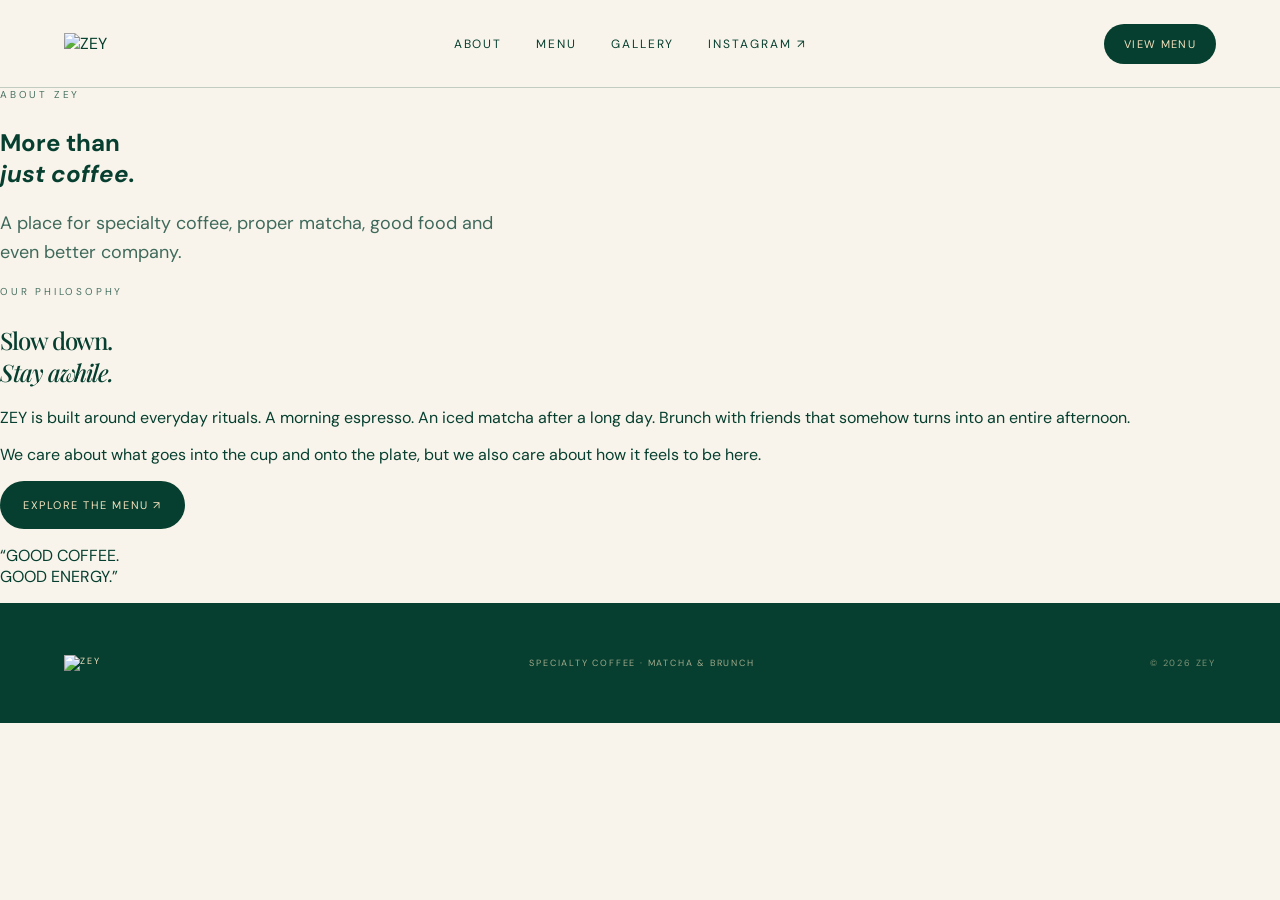
==== about.html @ c8428838 "Add ZEY about page" ====
<!doctype html><html lang="en"><head><meta charset="UTF-8"><meta name="viewport" content="width=device-width,initial-scale=1"><title>About — ZEY</title><link rel="preconnect" href="https://fonts.googleapis.com"><link rel="preconnect" href="https://fonts.gstatic.com" crossorigin><link href="https://fonts.googleapis.com/css2?family=DM+Sans:wght@400;500;600&family=Playfair+Display:ital,wght@0,500;0,600&display=swap" rel="stylesheet"><link rel="stylesheet" href="style.css"></head><body><header class="nav"><a class="brand" href="index.html"><img src="assets/logo.png" alt="ZEY"></a><nav><a class="active" href="about.html">About</a><a href="menu.html">Menu</a><a href="gallery.html">Gallery</a><a href="https://www.instagram.com/coffee.zey/" target="_blank" rel="noreferrer">Instagram ↗</a></nav><a class="nav-cta" href="menu.html">View menu</a></header><main><section class="page-hero"><p class="eyebrow">ABOUT ZEY</p><h1>More than<br><em>just coffee.</em></h1><p class="lead">A place for specialty coffee, proper matcha, good food and even better company.</p></section><section class="about-copy"><div><p class="eyebrow">OUR PHILOSOPHY</p><h2>Slow down.<br><em>Stay awhile.</em></h2></div><div><p>ZEY is built around everyday rituals. A morning espresso. An iced matcha after a long day. Brunch with friends that somehow turns into an entire afternoon.</p><p>We care about what goes into the cup and onto the plate, but we also care about how it feels to be here.</p><a class="button dark" href="menu.html">Explore the menu ↗</a></div></section><section class="quote"><p>“GOOD COFFEE.<br>GOOD ENERGY.”</p></section></main><footer><img src="assets/logo.png" alt="ZEY"><p>SPECIALTY COFFEE · MATCHA & BRUNCH</p><span>© 2026 ZEY</span></footer></body></html>
---- style.css ----
:root{--green:#063f2f;--cream:#f5e2be;--ink:#10382d;--paper:#f8f4eb;--line:rgba(6,63,47,.22)}*{box-sizing:border-box}html{scroll-behavior:smooth}body{margin:0;background:var(--paper);color:var(--green);font-family:'DM Sans',sans-serif}a{color:inherit;text-decoration:none}.nav{height:88px;padding:0 5vw;display:flex;align-items:center;justify-content:space-between;border-bottom:1px solid var(--line);position:sticky;top:0;background:rgba(248,244,235,.92);backdrop-filter:blur(12px);z-index:10}.brand img{width:92px;display:block}.nav nav{display:flex;gap:34px;font-size:12px;letter-spacing:.16em;text-transform:uppercase}.nav nav a{transition:opacity .2s}.nav nav a:hover{opacity:.55}.nav-cta{background:var(--green);color:var(--cream);padding:13px 20px;border-radius:100px;font-size:11px;letter-spacing:.12em;text-transform:uppercase}.hero{min-height:calc(100vh - 88px);padding:6vw 5vw;display:grid;grid-template-columns:1fr .9fr;gap:7vw;align-items:center}.hero-copy{max-width:720px}.eyebrow{font-size:10px;letter-spacing:.28em;text-transform:uppercase;margin:0 0 26px;opacity:.72}.hero h1,h2,h3{font-family:'Playfair Display',serif;font-weight:500;letter-spacing:-.045em}.hero h1{font-size:clamp(64px,8.5vw,132px);line-height:.88;margin:0 0 34px}.hero h1 em,h2 em,h3 em{font-weight:500}.lead{font-size:18px;line-height:1.6;max-width:500px;opacity:.76}.actions{display:flex;align-items:center;gap:28px;margin-top:38px}.button{display:inline-flex;gap:25px;align-items:center;padding:17px 23px;border-radius:100px;font-size:11px;letter-spacing:.14em;text-transform:uppercase}.button.dark{background:var(--green);color:var(--cream)}.button.cream{background:var(--cream);color:var(--green);margin-top:42px}.text-link{font-size:11px;letter-spacing:.14em;text-transform:uppercase;border-bottom:1px solid currentColor;padding-bottom:5px}.hero-image{height:650px;overflow:hidden;border-radius:180px 180px 0 0}.hero-image img{width:100%;height:100%;object-fit:cover;display:block}.marquee{background:var(--green);color:var(--cream);overflow:hidden;white-space:nowrap;padding:18px 0;font-size:11px;letter-spacing:.25em}.marquee div{animation:scroll 24s linear infinite;width:max-content}@keyframes scroll{to{transform:translateX(-30%)}}.intro{padding:12vw 10vw;display:grid;grid-template-columns:1fr 1fr;gap:10vw;align-items:end}.intro h2,.menu h2,.gallery h2,.social h2{font-size:clamp(48px,6vw,90px);line-height:.95;margin:0}.intro-text{max-width:470px;font-size:18px;line-height:1.7;opacity:.78}.intro-text .text-link{display:inline-block;margin-top:25px}.feature-grid{display:grid;grid-template-columns:1fr 1fr}.feature{min-height:570px;padding:5vw;display:flex;flex-direction:column;justify-content:space-between}.feature-dark{background:var(--green);color:var(--cream)}.feature h3{font-size:clamp(45px,5vw,78px);line-height:.94;margin:0}.feature p:last-child{max-width:340px;line-height:1.65;opacity:.75}.feature-image{padding:0}.feature-image img,.feature-matcha img{width:100%;height:100%;object-fit:cover}.feature-matcha{padding:0;position:relative;overflow:hidden;background:#d8e1c7;color:var(--green)}.feature-matcha img{position:absolute;inset:0}.feature-matcha div{position:relative;z-index:1;padding:5vw;min-height:570px;display:flex;flex-direction:column;justify-content:flex-end;background:linear-gradient(transparent 35%,rgba(6,63,47,.4))}.feature-cream{background:var(--cream)}.menu{background:var(--green);color:var(--cream);padding:10vw 10vw 11vw}.menu-head{display:flex;justify-content:space-between;gap:10vw;align-items:end;margin-bottom:7vw}.menu-head>p{max-width:350px;line-height:1.7;opacity:.7}.menu-columns{display:grid;grid-template-columns:repeat(3,1fr);gap:7vw}.menu-columns h4{font-size:11px;letter-spacing:.25em;border-bottom:1px solid rgba(245,226,190,.3);padding-bottom:18px}.menu-item{display:flex;justify-content:space-between;gap:20px;padding:17px 0;border-bottom:1px solid rgba(245,226,190,.12);font-size:14px}.menu-item b{font-weight:400}.small{font-size:11px;opacity:.55;margin-top:20px}.gallery{padding:11vw 5vw}.gallery-title{text-align:center;margin-bottom:7vw}.gallery-grid{display:grid;grid-template-columns:1fr 1.25fr 1fr;gap:18px;align-items:start}.gallery-grid img{width:100%;height:430px;object-fit:cover}.gallery-grid .tall{height:590px}.social{background:var(--cream);padding:9vw 10vw;display:flex;align-items:center;justify-content:space-between;gap:40px}.circle-button{width:150px;height:150px;border-radius:50%;background:var(--green);color:var(--cream);display:grid;place-content:center;text-align:center;font-size:11px;letter-spacing:.1em;text-transform:uppercase;line-height:1.6}footer{background:var(--green);color:var(--cream);padding:45px 5vw;display:flex;align-items:center;justify-content:space-between;font-size:9px;letter-spacing:.2em}footer img{width:70px}footer p{opacity:.65}footer span{opacity:.5}@media(max-width:800px){.nav{height:72px;padding:0 22px}.nav nav{display:none}.nav-cta{padding:11px 15px}.hero{grid-template-columns:1fr;padding:55px 22px 30px;gap:45px}.hero h1{font-size:clamp(58px,17vw,100px)}.hero-image{height:500px;border-radius:120px 120px 0 0}.intro{grid-template-columns:1fr;padding:90px 22px;gap:45px}.feature-grid{grid-template-columns:1fr}.feature{min-height:480px;padding:45px 22px}.feature-matcha div{min-height:480px;padding:45px 22px}.menu{padding:80px 22px}.menu-head{display:block;margin-bottom:55px}.menu-head>p{margin-top:35px}.menu-columns{grid-template-columns:1fr;gap:35px}.gallery{padding:85px 22px}.gallery-grid{grid-template-columns:1fr 1fr;gap:10px}.gallery-grid img{height:270px}.gallery-grid .tall{height:390px;grid-row:span 2}.social{padding:75px 22px}.circle-button{width:125px;height:125px}footer{padding:30px 22px;gap:20px;flex-wrap:wrap}footer p{order:3;width:100%}}
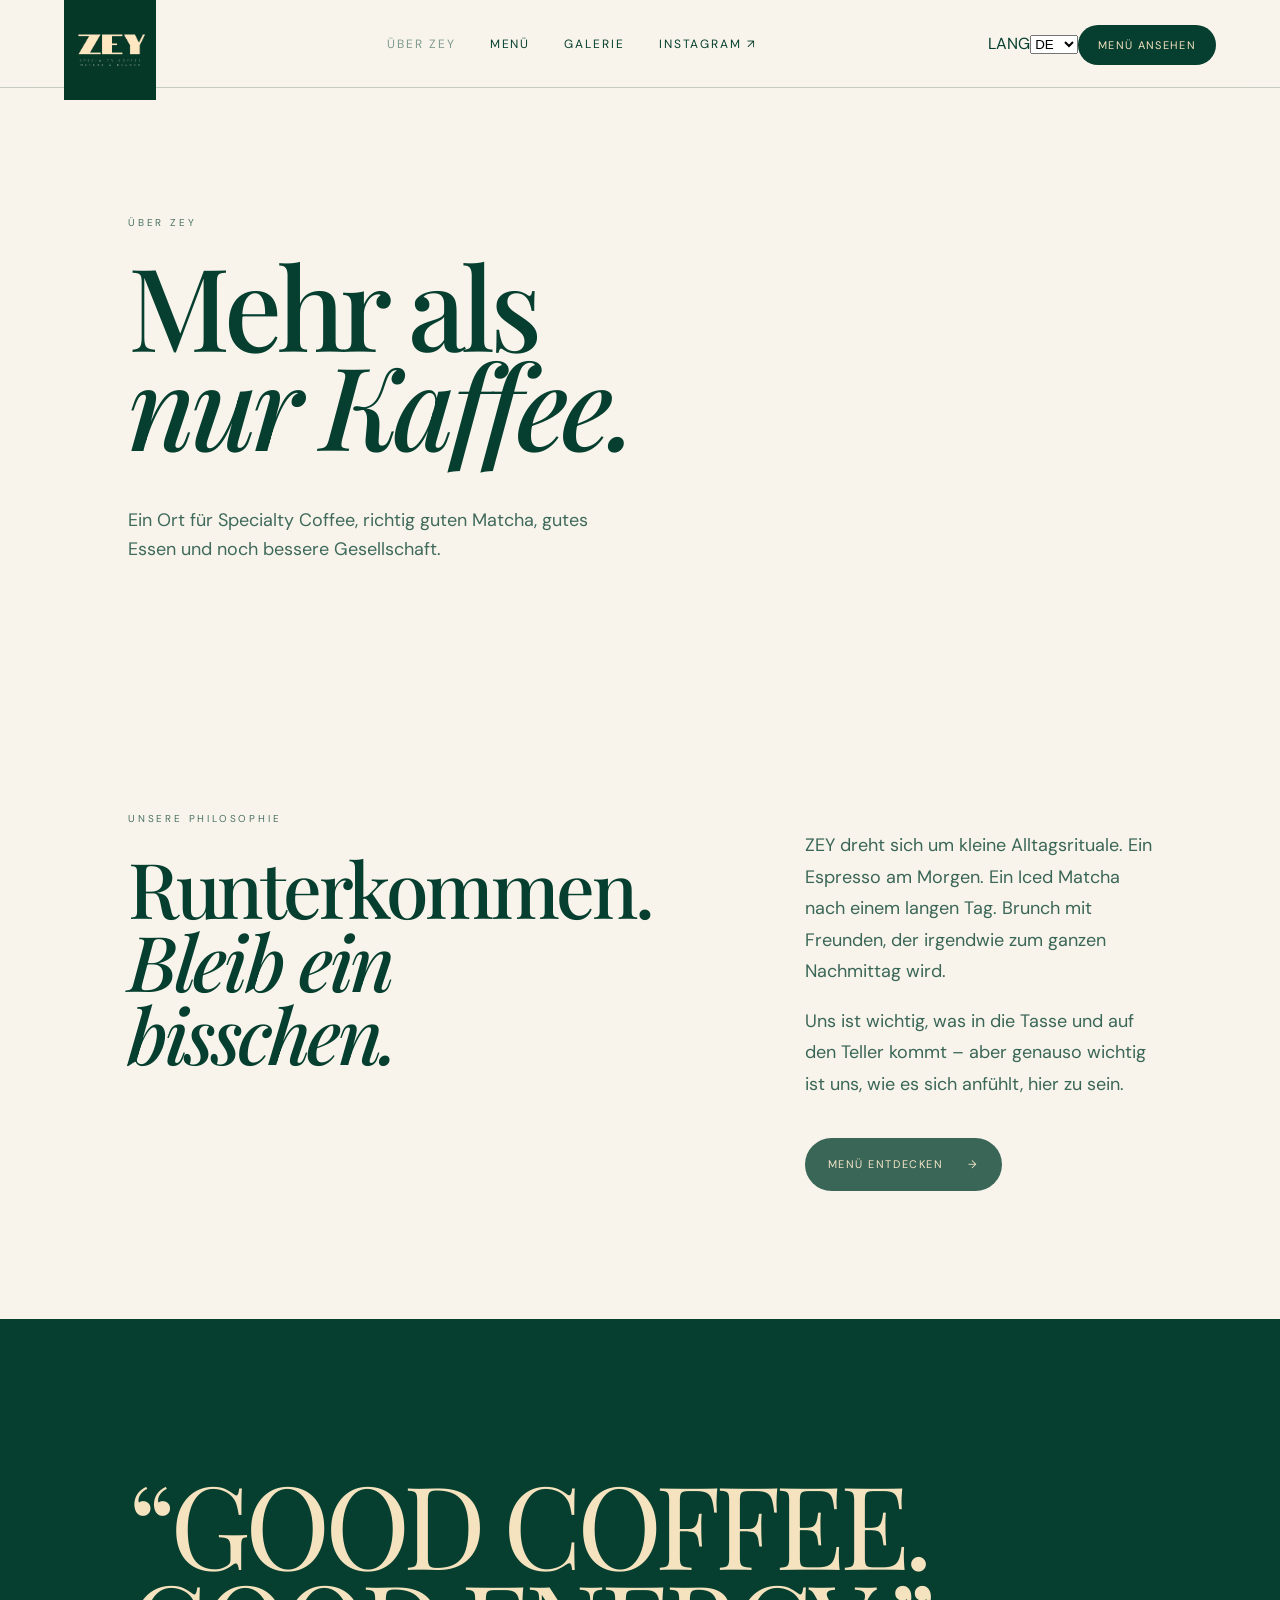
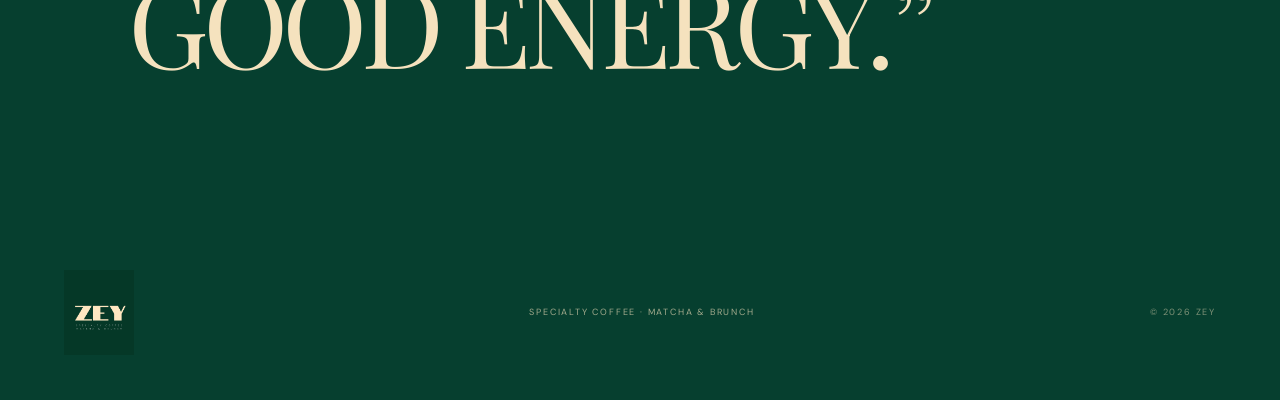
==== commit 4607358a: "Make ZEY about page German and multilingual" ====
--- a/about.html
+++ b/about.html
@@ -1 +1 @@
-<!doctype html><html lang="en"><head><meta charset="UTF-8"><meta name="viewport" content="width=device-width,initial-scale=1"><title>About — ZEY</title><link rel="preconnect" href="https://fonts.googleapis.com"><link rel="preconnect" href="https://fonts.gstatic.com" crossorigin><link href="https://fonts.googleapis.com/css2?family=DM+Sans:wght@400;500;600&family=Playfair+Display:ital,wght@0,500;0,600&display=swap" rel="stylesheet"><link rel="stylesheet" href="style.css"></head><body><header class="nav"><a class="brand" href="index.html"><img src="assets/logo.png" alt="ZEY"></a><nav><a class="active" href="about.html">About</a><a href="menu.html">Menu</a><a href="gallery.html">Gallery</a><a href="https://www.instagram.com/coffee.zey/" target="_blank" rel="noreferrer">Instagram ↗</a></nav><a class="nav-cta" href="menu.html">View menu</a></header><main><section class="page-hero"><p class="eyebrow">ABOUT ZEY</p><h1>More than<br><em>just coffee.</em></h1><p class="lead">A place for specialty coffee, proper matcha, good food and even better company.</p></section><section class="about-copy"><div><p class="eyebrow">OUR PHILOSOPHY</p><h2>Slow down.<br><em>Stay awhile.</em></h2></div><div><p>ZEY is built around everyday rituals. A morning espresso. An iced matcha after a long day. Brunch with friends that somehow turns into an entire afternoon.</p><p>We care about what goes into the cup and onto the plate, but we also care about how it feels to be here.</p><a class="button dark" href="menu.html">Explore the menu ↗</a></div></section><section class="quote"><p>“GOOD COFFEE.<br>GOOD ENERGY.”</p></section></main><footer><img src="assets/logo.png" alt="ZEY"><p>SPECIALTY COFFEE · MATCHA & BRUNCH</p><span>© 2026 ZEY</span></footer></body></html>+<!doctype html><html lang="de"><head><meta charset="UTF-8"><meta name="viewport" content="width=device-width,initial-scale=1"><title>Über ZEY — Specialty Coffee, Matcha & Brunch</title><link rel="preconnect" href="https://fonts.googleapis.com"><link rel="preconnect" href="https://fonts.gstatic.com" crossorigin><link href="https://fonts.googleapis.com/css2?family=DM+Sans:wght@400;500;600&family=Playfair+Display:ital,wght@0,500;0,600&display=swap" rel="stylesheet"><link rel="stylesheet" href="style.css"></head><body><header class="nav"><a class="brand" href="index.html"><img src="assets/logo.png" alt="ZEY"></a><nav><a class="active" href="about.html" data-i18n="about">Über ZEY</a><a href="menu.html" data-i18n="menu">Menü</a><a href="gallery.html" data-i18n="gallery">Galerie</a><a href="https://www.instagram.com/coffee.zey/" target="_blank" rel="noreferrer" data-i18n="instagram">Instagram ↗</a></nav><div class="nav-actions"><label class="language"><span>LANG</span><select id="language"><option value="de">DE</option><option value="en">EN</option><option value="tr">TR</option><option value="zh">中文</option><option value="fr">FR</option><option value="es">ES</option></select></label><a class="nav-cta" href="menu.html" data-i18n="view">Menü ansehen</a></div></header><main><section class="page-hero"><p class="eyebrow" data-i18n="aboutEy">ÜBER ZEY</p><h1 data-i18n="aboutTitle">Mehr als<br><em>nur Kaffee.</em></h1><p class="lead" data-i18n="aboutLead">Ein Ort für Specialty Coffee, richtig guten Matcha, gutes Essen und noch bessere Gesellschaft.</p></section><section class="about-copy"><div><p class="eyebrow" data-i18n="philo">UNSERE PHILOSOPHIE</p><h2 data-i18n="slow">Runterkommen.<br><em>Bleib ein bisschen.</em></h2></div><div><p data-i18n="about1">ZEY dreht sich um kleine Alltagsrituale. Ein Espresso am Morgen. Ein Iced Matcha nach einem langen Tag. Brunch mit Freunden, der irgendwie zum ganzen Nachmittag wird.</p><p data-i18n="about2">Uns ist wichtig, was in die Tasse und auf den Teller kommt – aber genauso wichtig ist uns, wie es sich anfühlt, hier zu sein.</p><a class="button dark" href="menu.html"><span data-i18n="explore">Menü entdecken</span><span class="arrow">→</span></a></div></section><section class="quote"><p>“GOOD COFFEE.<br>GOOD ENERGY.”</p></section></main><footer><img src="assets/logo.png" alt="ZEY"><p data-i18n="footer">SPECIALTY COFFEE · MATCHA & BRUNCH</p><span>© 2026 ZEY</span></footer><script src="lang.js"></script></body></html>
--- a/style.css
+++ b/style.css
@@ -1 +1 @@
-:root{--green:#063f2f;--cream:#f5e2be;--ink:#10382d;--paper:#f8f4eb;--line:rgba(6,63,47,.22)}*{box-sizing:border-box}html{scroll-behavior:smooth}body{margin:0;background:var(--paper);color:var(--green);font-family:'DM Sans',sans-serif}a{color:inherit;text-decoration:none}.nav{height:88px;padding:0 5vw;display:flex;align-items:center;justify-content:space-between;border-bottom:1px solid var(--line);position:sticky;top:0;background:rgba(248,244,235,.92);backdrop-filter:blur(12px);z-index:10}.brand img{width:92px;display:block}.nav nav{display:flex;gap:34px;font-size:12px;letter-spacing:.16em;text-transform:uppercase}.nav nav a{transition:opacity .2s}.nav nav a:hover{opacity:.55}.nav-cta{background:var(--green);color:var(--cream);padding:13px 20px;border-radius:100px;font-size:11px;letter-spacing:.12em;text-transform:uppercase}.hero{min-height:calc(100vh - 88px);padding:6vw 5vw;display:grid;grid-template-columns:1fr .9fr;gap:7vw;align-items:center}.hero-copy{max-width:720px}.eyebrow{font-size:10px;letter-spacing:.28em;text-transform:uppercase;margin:0 0 26px;opacity:.72}.hero h1,h2,h3{font-family:'Playfair Display',serif;font-weight:500;letter-spacing:-.045em}.hero h1{font-size:clamp(64px,8.5vw,132px);line-height:.88;margin:0 0 34px}.hero h1 em,h2 em,h3 em{font-weight:500}.lead{font-size:18px;line-height:1.6;max-width:500px;opacity:.76}.actions{display:flex;align-items:center;gap:28px;margin-top:38px}.button{display:inline-flex;gap:25px;align-items:center;padding:17px 23px;border-radius:100px;font-size:11px;letter-spacing:.14em;text-transform:uppercase}.button.dark{background:var(--green);color:var(--cream)}.button.cream{background:var(--cream);color:var(--green);margin-top:42px}.text-link{font-size:11px;letter-spacing:.14em;text-transform:uppercase;border-bottom:1px solid currentColor;padding-bottom:5px}.hero-image{height:650px;overflow:hidden;border-radius:180px 180px 0 0}.hero-image img{width:100%;height:100%;object-fit:cover;display:block}.marquee{background:var(--green);color:var(--cream);overflow:hidden;white-space:nowrap;padding:18px 0;font-size:11px;letter-spacing:.25em}.marquee div{animation:scroll 24s linear infinite;width:max-content}@keyframes scroll{to{transform:translateX(-30%)}}.intro{padding:12vw 10vw;display:grid;grid-template-columns:1fr 1fr;gap:10vw;align-items:end}.intro h2,.menu h2,.gallery h2,.social h2{font-size:clamp(48px,6vw,90px);line-height:.95;margin:0}.intro-text{max-width:470px;font-size:18px;line-height:1.7;opacity:.78}.intro-text .text-link{display:inline-block;margin-top:25px}.feature-grid{display:grid;grid-template-columns:1fr 1fr}.feature{min-height:570px;padding:5vw;display:flex;flex-direction:column;justify-content:space-between}.feature-dark{background:var(--green);color:var(--cream)}.feature h3{font-size:clamp(45px,5vw,78px);line-height:.94;margin:0}.feature p:last-child{max-width:340px;line-height:1.65;opacity:.75}.feature-image{padding:0}.feature-image img,.feature-matcha img{width:100%;height:100%;object-fit:cover}.feature-matcha{padding:0;position:relative;overflow:hidden;background:#d8e1c7;color:var(--green)}.feature-matcha img{position:absolute;inset:0}.feature-matcha div{position:relative;z-index:1;padding:5vw;min-height:570px;display:flex;flex-direction:column;justify-content:flex-end;background:linear-gradient(transparent 35%,rgba(6,63,47,.4))}.feature-cream{background:var(--cream)}.menu{background:var(--green);color:var(--cream);padding:10vw 10vw 11vw}.menu-head{display:flex;justify-content:space-between;gap:10vw;align-items:end;margin-bottom:7vw}.menu-head>p{max-width:350px;line-height:1.7;opacity:.7}.menu-columns{display:grid;grid-template-columns:repeat(3,1fr);gap:7vw}.menu-columns h4{font-size:11px;letter-spacing:.25em;border-bottom:1px solid rgba(245,226,190,.3);padding-bottom:18px}.menu-item{display:flex;justify-content:space-between;gap:20px;padding:17px 0;border-bottom:1px solid rgba(245,226,190,.12);font-size:14px}.menu-item b{font-weight:400}.small{font-size:11px;opacity:.55;margin-top:20px}.gallery{padding:11vw 5vw}.gallery-title{text-align:center;margin-bottom:7vw}.gallery-grid{display:grid;grid-template-columns:1fr 1.25fr 1fr;gap:18px;align-items:start}.gallery-grid img{width:100%;height:430px;object-fit:cover}.gallery-grid .tall{height:590px}.social{background:var(--cream);padding:9vw 10vw;display:flex;align-items:center;justify-content:space-between;gap:40px}.circle-button{width:150px;height:150px;border-radius:50%;background:var(--green);color:var(--cream);display:grid;place-content:center;text-align:center;font-size:11px;letter-spacing:.1em;text-transform:uppercase;line-height:1.6}footer{background:var(--green);color:var(--cream);padding:45px 5vw;display:flex;align-items:center;justify-content:space-between;font-size:9px;letter-spacing:.2em}footer img{width:70px}footer p{opacity:.65}footer span{opacity:.5}@media(max-width:800px){.nav{height:72px;padding:0 22px}.nav nav{display:none}.nav-cta{padding:11px 15px}.hero{grid-template-columns:1fr;padding:55px 22px 30px;gap:45px}.hero h1{font-size:clamp(58px,17vw,100px)}.hero-image{height:500px;border-radius:120px 120px 0 0}.intro{grid-template-columns:1fr;padding:90px 22px;gap:45px}.feature-grid{grid-template-columns:1fr}.feature{min-height:480px;padding:45px 22px}.feature-matcha div{min-height:480px;padding:45px 22px}.menu{padding:80px 22px}.menu-head{display:block;margin-bottom:55px}.menu-head>p{margin-top:35px}.menu-columns{grid-template-columns:1fr;gap:35px}.gallery{padding:85px 22px}.gallery-grid{grid-template-columns:1fr 1fr;gap:10px}.gallery-grid img{height:270px}.gallery-grid .tall{height:390px;grid-row:span 2}.social{padding:75px 22px}.circle-button{width:125px;height:125px}footer{padding:30px 22px;gap:20px;flex-wrap:wrap}footer p{order:3;width:100%}}+:root{--green:#063f2f;--cream:#f5e2be;--ink:#10382d;--paper:#f8f4eb;--line:rgba(6,63,47,.22)}*{box-sizing:border-box}html{scroll-behavior:smooth}body{margin:0;background:var(--paper);color:var(--green);font-family:'DM Sans',sans-serif}a{color:inherit;text-decoration:none}.nav{height:88px;padding:0 5vw;display:flex;align-items:center;justify-content:space-between;border-bottom:1px solid var(--line);position:sticky;top:0;background:rgba(248,244,235,.94);backdrop-filter:blur(12px);z-index:10}.brand img{width:92px;display:block}.nav nav{display:flex;gap:34px;font-size:12px;letter-spacing:.16em;text-transform:uppercase}.nav nav a{transition:opacity .2s}.nav nav a:hover,.nav nav a.active{opacity:.5}.nav-cta{background:var(--green);color:var(--cream);padding:13px 20px;border-radius:100px;font-size:11px;letter-spacing:.12em;text-transform:uppercase}.hero{min-height:calc(100vh - 88px);padding:6vw 5vw;display:grid;grid-template-columns:1fr .9fr;gap:7vw;align-items:center}.hero-copy{max-width:720px}.eyebrow{font-size:10px;letter-spacing:.28em;text-transform:uppercase;margin:0 0 26px;opacity:.72}.hero h1,h1,h2,h3{font-family:'Playfair Display',serif;font-weight:500;letter-spacing:-.045em}.hero h1{font-size:clamp(64px,8.5vw,132px);line-height:.88;margin:0 0 34px}.hero h1 em,h1 em,h2 em,h3 em{font-weight:500}.lead{font-size:18px;line-height:1.6;max-width:500px;opacity:.76}.actions{display:flex;align-items:center;gap:28px;margin-top:38px}.button{display:inline-flex;gap:25px;align-items:center;padding:17px 23px;border-radius:100px;font-size:11px;letter-spacing:.14em;text-transform:uppercase}.button.dark{background:var(--green);color:var(--cream)}.button.cream{background:var(--cream);color:var(--green);margin-top:42px}.text-link{font-size:11px;letter-spacing:.14em;text-transform:uppercase;border-bottom:1px solid currentColor;padding-bottom:5px}.hero-image{height:650px;overflow:hidden;border-radius:180px 180px 0 0}.hero-image img{width:100%;height:100%;object-fit:cover;display:block}.marquee{background:var(--green);color:var(--cream);overflow:hidden;white-space:nowrap;padding:18px 0;font-size:11px;letter-spacing:.25em}.marquee div{animation:scroll 24s linear infinite;width:max-content}@keyframes scroll{to{transform:translateX(-30%)}}.intro{padding:12vw 10vw;display:grid;grid-template-columns:1fr 1fr;gap:10vw;align-items:end}.intro h2,.home-menu h2,.social h2,.about-copy h2{font-size:clamp(48px,6vw,90px);line-height:.95;margin:0}.intro-text{max-width:470px;font-size:18px;line-height:1.7;opacity:.78}.intro-text .text-link{display:inline-block;margin-top:25px}.feature-grid{display:grid;grid-template-columns:1fr 1fr}.feature{min-height:570px;padding:5vw;display:flex;flex-direction:column;justify-content:space-between}.feature-dark{background:var(--green);color:var(--cream)}.feature h3{font-size:clamp(45px,5vw,78px);line-height:.94;margin:0}.feature p:last-child{max-width:340px;line-height:1.65;opacity:.75}.feature-image{padding:0}.feature-image img,.feature-matcha img{width:100%;height:100%;object-fit:cover}.feature-matcha{padding:0;position:relative;overflow:hidden;background:#d8e1c7;color:var(--green)}.feature-matcha img{position:absolute;inset:0}.feature-matcha div{position:relative;z-index:1;padding:5vw;min-height:570px;display:flex;flex-direction:column;justify-content:flex-end;background:linear-gradient(transparent 35%,rgba(6,63,47,.4))}.feature-cream{background:var(--cream)}.home-menu{padding:10vw;display:grid;grid-template-columns:1fr 1fr auto;gap:5vw;align-items:end}.home-menu h2{margin:0}.home-menu-copy{max-width:360px;line-height:1.7;opacity:.75}.menu-page{background:var(--green);color:var(--cream);padding:8vw 10vw 10vw}.menu-intro{display:flex;justify-content:space-between;align-items:end;gap:6vw;margin-bottom:5vw}.menu-intro h2{font-size:clamp(50px,6vw,90px);line-height:.92;margin:0}.menu-columns{display:grid;grid-template-columns:repeat(3,1fr);gap:7vw}.menu-columns h4{font-size:11px;letter-spacing:.25em;border-bottom:1px solid rgba(245,226,190,.3);padding-bottom:18px}.menu-item{display:flex;justify-content:space-between;gap:20px;padding:17px 0;border-bottom:1px solid rgba(245,226,190,.12);font-size:14px}.menu-item b,.brunch-row>b{font-weight:400;white-space:nowrap}.menu-divider{height:1px;background:rgba(245,226,190,.22);margin:8vw 0}.brunch-list{max-width:900px}.brunch-row{display:flex;justify-content:space-between;gap:30px;padding:25px 0;border-bottom:1px solid rgba(245,226,190,.12)}.brunch-row strong{font-size:12px;letter-spacing:.12em}.brunch-row p{font-size:11px;line-height:1.55;opacity:.65;margin:8px 0 0}.page-hero{padding:10vw 10vw 8vw;min-height:55vh;display:flex;flex-direction:column;justify-content:center}.page-hero h1{font-size:clamp(65px,9vw,130px);line-height:.86;margin:0 0 35px}.about-copy{padding:10vw;display:grid;grid-template-columns:1fr 1fr;gap:12vw;align-items:start}.about-copy h2{margin:0}.about-copy>div:last-child{max-width:520px;font-size:18px;line-height:1.75;opacity:.78}.about-copy .button{margin-top:20px}.quote{background:var(--green);color:var(--cream);padding:12vw 10vw}.quote p{font-family:'Playfair Display',serif;font-size:clamp(55px,9vw,130px);line-height:.86;letter-spacing:-.05em;margin:0}.gallery{padding:11vw 5vw}.gallery-title{text-align:center;margin-bottom:7vw}.gallery-grid{display:grid;grid-template-columns:1fr 1.25fr 1fr;gap:18px;align-items:start}.gallery-grid img{width:100%;height:430px;object-fit:cover}.gallery-grid .tall{height:590px}.gallery-page{padding-top:0}.gallery-page .gallery-grid{grid-template-columns:repeat(2,1fr);max-width:1100px;margin:auto}.gallery-page .gallery-grid img{height:520px}.gallery-page .gallery-grid .tall{height:700px}.social{background:var(--cream);padding:9vw 10vw;display:flex;align-items:center;justify-content:space-between;gap:40px}.circle-button{width:150px;height:150px;border-radius:50%;background:var(--green);color:var(--cream);display:grid;place-content:center;text-align:center;font-size:11px;letter-spacing:.1em;text-transform:uppercase;line-height:1.6}footer{background:var(--green);color:var(--cream);padding:45px 5vw;display:flex;align-items:center;justify-content:space-between;font-size:9px;letter-spacing:.2em}footer img{width:70px}footer p{opacity:.65}footer span{opacity:.5}@media(max-width:800px){.nav{height:72px;padding:0 22px}.nav nav{display:none}.nav-cta{padding:11px 15px}.hero{grid-template-columns:1fr;padding:55px 22px 30px;gap:45px}.hero h1{font-size:clamp(58px,17vw,100px)}.hero-image{height:500px;border-radius:120px 120px 0 0}.intro{grid-template-columns:1fr;padding:90px 22px;gap:45px}.feature-grid{grid-template-columns:1fr}.feature{min-height:480px;padding:45px 22px}.feature-matcha div{min-height:480px;padding:45px 22px}.home-menu{grid-template-columns:1fr;padding:80px 22px;gap:30px}.menu-page{padding:75px 22px}.page-hero{padding:80px 22px 70px;min-height:60vh}.page-hero h1{font-size:clamp(60px,17vw,100px)}.menu-intro{display:block;margin-bottom:50px}.menu-intro h2{font-size:clamp(52px,15vw,85px)}.menu-columns{grid-template-columns:1fr;gap:40px}.menu-divider{margin:65px 0}.brunch-row{gap:20px}.about-copy{grid-template-columns:1fr;padding:80px 22px;gap:50px}.quote{padding:85px 22px}.gallery{padding:80px 22px}.gallery-grid,.gallery-page .gallery-grid{grid-template-columns:1fr 1fr;gap:10px}.gallery-grid img,.gallery-page .gallery-grid img{height:280px}.gallery-grid .tall,.gallery-page .gallery-grid .tall{height:400px}.social{padding:75px 22px}.circle-button{width:125px;height:125px}footer{padding:30px 22px;gap:20px;flex-wrap:wrap}footer p{order:3;width:100%}}
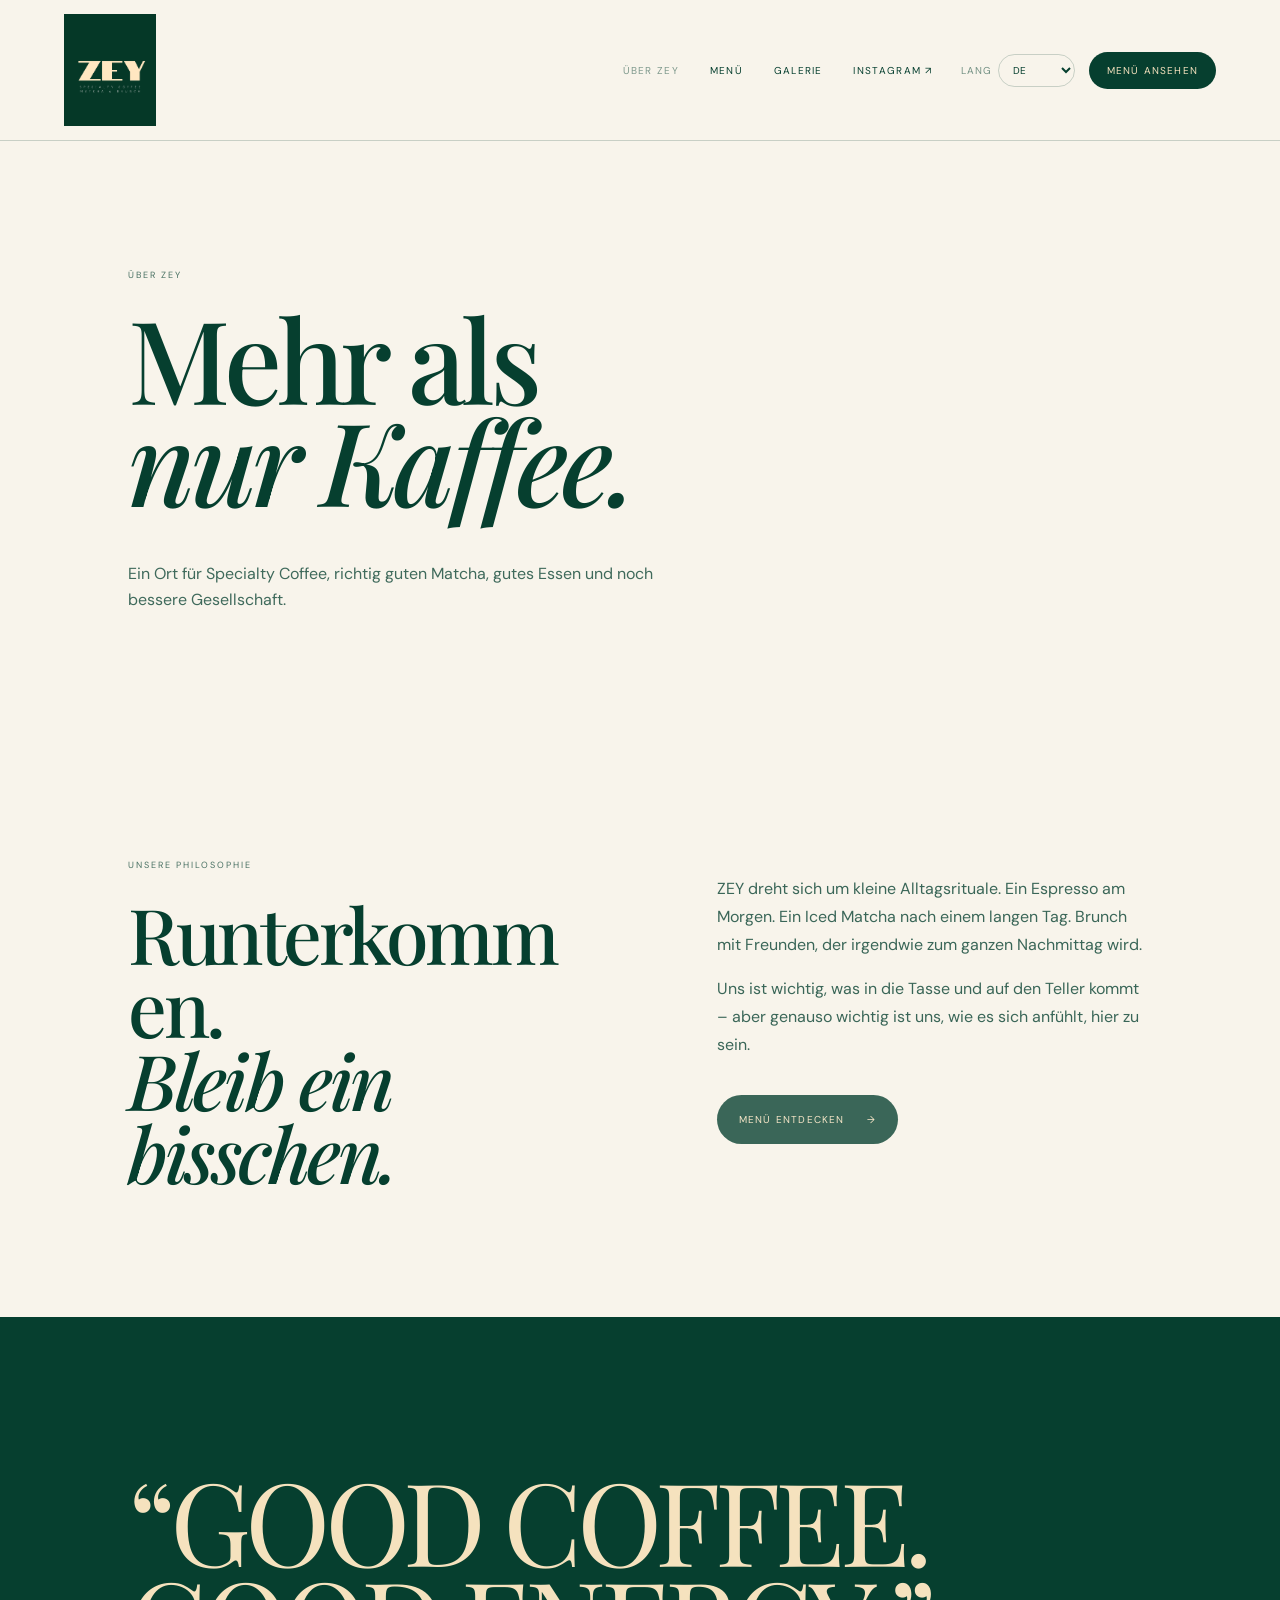
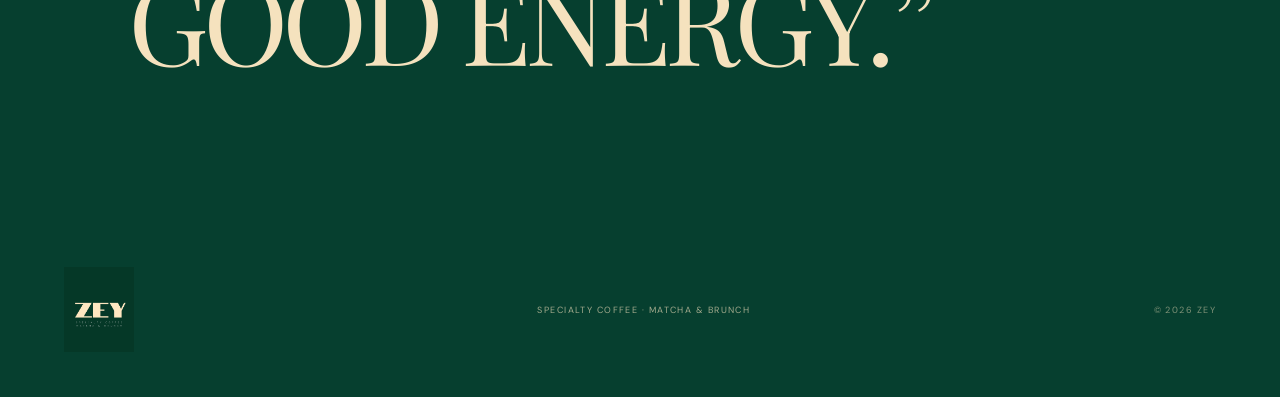
==== commit e15d16e9: "Fix responsive about page and navigation" ====
--- a/about.html
+++ b/about.html
@@ -1 +1 @@
-<!doctype html><html lang="de"><head><meta charset="UTF-8"><meta name="viewport" content="width=device-width,initial-scale=1"><title>Über ZEY — Specialty Coffee, Matcha & Brunch</title><link rel="preconnect" href="https://fonts.googleapis.com"><link rel="preconnect" href="https://fonts.gstatic.com" crossorigin><link href="https://fonts.googleapis.com/css2?family=DM+Sans:wght@400;500;600&family=Playfair+Display:ital,wght@0,500;0,600&display=swap" rel="stylesheet"><link rel="stylesheet" href="style.css"></head><body><header class="nav"><a class="brand" href="index.html"><img src="assets/logo.png" alt="ZEY"></a><nav><a class="active" href="about.html" data-i18n="about">Über ZEY</a><a href="menu.html" data-i18n="menu">Menü</a><a href="gallery.html" data-i18n="gallery">Galerie</a><a href="https://www.instagram.com/coffee.zey/" target="_blank" rel="noreferrer" data-i18n="instagram">Instagram ↗</a></nav><div class="nav-actions"><label class="language"><span>LANG</span><select id="language"><option value="de">DE</option><option value="en">EN</option><option value="tr">TR</option><option value="zh">中文</option><option value="fr">FR</option><option value="es">ES</option></select></label><a class="nav-cta" href="menu.html" data-i18n="view">Menü ansehen</a></div></header><main><section class="page-hero"><p class="eyebrow" data-i18n="aboutEy">ÜBER ZEY</p><h1 data-i18n="aboutTitle">Mehr als<br><em>nur Kaffee.</em></h1><p class="lead" data-i18n="aboutLead">Ein Ort für Specialty Coffee, richtig guten Matcha, gutes Essen und noch bessere Gesellschaft.</p></section><section class="about-copy"><div><p class="eyebrow" data-i18n="philo">UNSERE PHILOSOPHIE</p><h2 data-i18n="slow">Runterkommen.<br><em>Bleib ein bisschen.</em></h2></div><div><p data-i18n="about1">ZEY dreht sich um kleine Alltagsrituale. Ein Espresso am Morgen. Ein Iced Matcha nach einem langen Tag. Brunch mit Freunden, der irgendwie zum ganzen Nachmittag wird.</p><p data-i18n="about2">Uns ist wichtig, was in die Tasse und auf den Teller kommt – aber genauso wichtig ist uns, wie es sich anfühlt, hier zu sein.</p><a class="button dark" href="menu.html"><span data-i18n="explore">Menü entdecken</span><span class="arrow">→</span></a></div></section><section class="quote"><p>“GOOD COFFEE.<br>GOOD ENERGY.”</p></section></main><footer><img src="assets/logo.png" alt="ZEY"><p data-i18n="footer">SPECIALTY COFFEE · MATCHA & BRUNCH</p><span>© 2026 ZEY</span></footer><script src="lang.js"></script></body></html>+<!doctype html><html lang="de"><head><meta charset="UTF-8"><meta name="viewport" content="width=device-width,initial-scale=1,viewport-fit=cover"><title>Über ZEY — Specialty Coffee, Matcha & Brunch</title><link rel="preconnect" href="https://fonts.googleapis.com"><link rel="preconnect" href="https://fonts.gstatic.com" crossorigin><link href="https://fonts.googleapis.com/css2?family=DM+Sans:wght@400;500;600&family=Playfair+Display:ital,wght@0,500;0,600&display=swap" rel="stylesheet"><link rel="stylesheet" href="style.css"></head><body><header class="nav"><a class="brand" href="index.html"><img src="assets/logo.png" alt="ZEY"></a><nav><a class="active" href="about.html" data-i18n="about">Über ZEY</a><a href="menu.html" data-i18n="menu">Menü</a><a href="gallery.html" data-i18n="gallery">Galerie</a><a href="https://www.instagram.com/coffee.zey/" target="_blank" rel="noreferrer" data-i18n="instagram">Instagram ↗</a></nav><div class="nav-actions"><label class="language"><span>LANG</span><select id="language" aria-label="Language"><option value="de">DE</option><option value="en">EN</option><option value="tr">TR</option><option value="zh">中文</option><option value="fr">FR</option><option value="es">ES</option></select></label><a class="nav-cta" href="menu.html" data-i18n="view">Menü ansehen</a><button class="menu-toggle" type="button" aria-label="Menü öffnen" aria-controls="sideMenu">☰</button></div></header><aside class="side-menu" id="sideMenu" aria-hidden="true"><div class="side-backdrop" data-close-menu></div><div class="side-panel"><button class="side-close" type="button" data-close-menu aria-label="Menü schließen">×</button><nav class="side-links"><a href="index.html" data-i18n="home">Startseite</a><a href="about.html" data-i18n="about">Über ZEY</a><a href="menu.html" data-i18n="menu">Menü</a><a href="gallery.html" data-i18n="gallery">Galerie</a><a href="https://www.instagram.com/coffee.zey/" target="_blank" rel="noreferrer" data-i18n="instagram">Instagram ↗</a></nav><label class="side-language"><span class="eyebrow">LANGUAGE</span><select id="languageSide" aria-label="Language"><option value="de">Deutsch</option><option value="en">English</option><option value="tr">Türkçe</option><option value="zh">中文</option><option value="fr">Français</option><option value="es">Español</option></select></label></div></aside><main><section class="page-hero"><p class="eyebrow" data-i18n="aboutEy">ÜBER ZEY</p><h1 data-i18n="aboutTitle">Mehr als<br><em>nur Kaffee.</em></h1><p class="lead" data-i18n="aboutLead">Ein Ort für Specialty Coffee, richtig guten Matcha, gutes Essen und noch bessere Gesellschaft.</p></section><section class="about-copy"><div><p class="eyebrow" data-i18n="philo">UNSERE PHILOSOPHIE</p><h2 data-i18n="slow">Runterkommen.<br><em>Bleib ein bisschen.</em></h2></div><div><p data-i18n="about1">ZEY dreht sich um kleine Alltagsrituale. Ein Espresso am Morgen. Ein Iced Matcha nach einem langen Tag. Brunch mit Freunden, der irgendwie zum ganzen Nachmittag wird.</p><p data-i18n="about2">Uns ist wichtig, was in die Tasse und auf den Teller kommt – aber genauso wichtig ist uns, wie es sich anfühlt, hier zu sein.</p><a class="button dark" href="menu.html"><span data-i18n="explore">Menü entdecken</span><span class="arrow">→</span></a></div></section><section class="quote"><p>“GOOD COFFEE.<br>GOOD ENERGY.”</p></section></main><footer><img src="assets/logo.png" alt="ZEY"><p data-i18n="footer">SPECIALTY COFFEE · MATCHA & BRUNCH</p><span>© 2026 ZEY</span></footer><script src="lang.js"></script></body></html>
--- a/style.css
+++ b/style.css
@@ -1 +1 @@
-:root{--green:#063f2f;--cream:#f5e2be;--ink:#10382d;--paper:#f8f4eb;--line:rgba(6,63,47,.22)}*{box-sizing:border-box}html{scroll-behavior:smooth}body{margin:0;background:var(--paper);color:var(--green);font-family:'DM Sans',sans-serif}a{color:inherit;text-decoration:none}.nav{height:88px;padding:0 5vw;display:flex;align-items:center;justify-content:space-between;border-bottom:1px solid var(--line);position:sticky;top:0;background:rgba(248,244,235,.94);backdrop-filter:blur(12px);z-index:10}.brand img{width:92px;display:block}.nav nav{display:flex;gap:34px;font-size:12px;letter-spacing:.16em;text-transform:uppercase}.nav nav a{transition:opacity .2s}.nav nav a:hover,.nav nav a.active{opacity:.5}.nav-cta{background:var(--green);color:var(--cream);padding:13px 20px;border-radius:100px;font-size:11px;letter-spacing:.12em;text-transform:uppercase}.hero{min-height:calc(100vh - 88px);padding:6vw 5vw;display:grid;grid-template-columns:1fr .9fr;gap:7vw;align-items:center}.hero-copy{max-width:720px}.eyebrow{font-size:10px;letter-spacing:.28em;text-transform:uppercase;margin:0 0 26px;opacity:.72}.hero h1,h1,h2,h3{font-family:'Playfair Display',serif;font-weight:500;letter-spacing:-.045em}.hero h1{font-size:clamp(64px,8.5vw,132px);line-height:.88;margin:0 0 34px}.hero h1 em,h1 em,h2 em,h3 em{font-weight:500}.lead{font-size:18px;line-height:1.6;max-width:500px;opacity:.76}.actions{display:flex;align-items:center;gap:28px;margin-top:38px}.button{display:inline-flex;gap:25px;align-items:center;padding:17px 23px;border-radius:100px;font-size:11px;letter-spacing:.14em;text-transform:uppercase}.button.dark{background:var(--green);color:var(--cream)}.button.cream{background:var(--cream);color:var(--green);margin-top:42px}.text-link{font-size:11px;letter-spacing:.14em;text-transform:uppercase;border-bottom:1px solid currentColor;padding-bottom:5px}.hero-image{height:650px;overflow:hidden;border-radius:180px 180px 0 0}.hero-image img{width:100%;height:100%;object-fit:cover;display:block}.marquee{background:var(--green);color:var(--cream);overflow:hidden;white-space:nowrap;padding:18px 0;font-size:11px;letter-spacing:.25em}.marquee div{animation:scroll 24s linear infinite;width:max-content}@keyframes scroll{to{transform:translateX(-30%)}}.intro{padding:12vw 10vw;display:grid;grid-template-columns:1fr 1fr;gap:10vw;align-items:end}.intro h2,.home-menu h2,.social h2,.about-copy h2{font-size:clamp(48px,6vw,90px);line-height:.95;margin:0}.intro-text{max-width:470px;font-size:18px;line-height:1.7;opacity:.78}.intro-text .text-link{display:inline-block;margin-top:25px}.feature-grid{display:grid;grid-template-columns:1fr 1fr}.feature{min-height:570px;padding:5vw;display:flex;flex-direction:column;justify-content:space-between}.feature-dark{background:var(--green);color:var(--cream)}.feature h3{font-size:clamp(45px,5vw,78px);line-height:.94;margin:0}.feature p:last-child{max-width:340px;line-height:1.65;opacity:.75}.feature-image{padding:0}.feature-image img,.feature-matcha img{width:100%;height:100%;object-fit:cover}.feature-matcha{padding:0;position:relative;overflow:hidden;background:#d8e1c7;color:var(--green)}.feature-matcha img{position:absolute;inset:0}.feature-matcha div{position:relative;z-index:1;padding:5vw;min-height:570px;display:flex;flex-direction:column;justify-content:flex-end;background:linear-gradient(transparent 35%,rgba(6,63,47,.4))}.feature-cream{background:var(--cream)}.home-menu{padding:10vw;display:grid;grid-template-columns:1fr 1fr auto;gap:5vw;align-items:end}.home-menu h2{margin:0}.home-menu-copy{max-width:360px;line-height:1.7;opacity:.75}.menu-page{background:var(--green);color:var(--cream);padding:8vw 10vw 10vw}.menu-intro{display:flex;justify-content:space-between;align-items:end;gap:6vw;margin-bottom:5vw}.menu-intro h2{font-size:clamp(50px,6vw,90px);line-height:.92;margin:0}.menu-columns{display:grid;grid-template-columns:repeat(3,1fr);gap:7vw}.menu-columns h4{font-size:11px;letter-spacing:.25em;border-bottom:1px solid rgba(245,226,190,.3);padding-bottom:18px}.menu-item{display:flex;justify-content:space-between;gap:20px;padding:17px 0;border-bottom:1px solid rgba(245,226,190,.12);font-size:14px}.menu-item b,.brunch-row>b{font-weight:400;white-space:nowrap}.menu-divider{height:1px;background:rgba(245,226,190,.22);margin:8vw 0}.brunch-list{max-width:900px}.brunch-row{display:flex;justify-content:space-between;gap:30px;padding:25px 0;border-bottom:1px solid rgba(245,226,190,.12)}.brunch-row strong{font-size:12px;letter-spacing:.12em}.brunch-row p{font-size:11px;line-height:1.55;opacity:.65;margin:8px 0 0}.page-hero{padding:10vw 10vw 8vw;min-height:55vh;display:flex;flex-direction:column;justify-content:center}.page-hero h1{font-size:clamp(65px,9vw,130px);line-height:.86;margin:0 0 35px}.about-copy{padding:10vw;display:grid;grid-template-columns:1fr 1fr;gap:12vw;align-items:start}.about-copy h2{margin:0}.about-copy>div:last-child{max-width:520px;font-size:18px;line-height:1.75;opacity:.78}.about-copy .button{margin-top:20px}.quote{background:var(--green);color:var(--cream);padding:12vw 10vw}.quote p{font-family:'Playfair Display',serif;font-size:clamp(55px,9vw,130px);line-height:.86;letter-spacing:-.05em;margin:0}.gallery{padding:11vw 5vw}.gallery-title{text-align:center;margin-bottom:7vw}.gallery-grid{display:grid;grid-template-columns:1fr 1.25fr 1fr;gap:18px;align-items:start}.gallery-grid img{width:100%;height:430px;object-fit:cover}.gallery-grid .tall{height:590px}.gallery-page{padding-top:0}.gallery-page .gallery-grid{grid-template-columns:repeat(2,1fr);max-width:1100px;margin:auto}.gallery-page .gallery-grid img{height:520px}.gallery-page .gallery-grid .tall{height:700px}.social{background:var(--cream);padding:9vw 10vw;display:flex;align-items:center;justify-content:space-between;gap:40px}.circle-button{width:150px;height:150px;border-radius:50%;background:var(--green);color:var(--cream);display:grid;place-content:center;text-align:center;font-size:11px;letter-spacing:.1em;text-transform:uppercase;line-height:1.6}footer{background:var(--green);color:var(--cream);padding:45px 5vw;display:flex;align-items:center;justify-content:space-between;font-size:9px;letter-spacing:.2em}footer img{width:70px}footer p{opacity:.65}footer span{opacity:.5}@media(max-width:800px){.nav{height:72px;padding:0 22px}.nav nav{display:none}.nav-cta{padding:11px 15px}.hero{grid-template-columns:1fr;padding:55px 22px 30px;gap:45px}.hero h1{font-size:clamp(58px,17vw,100px)}.hero-image{height:500px;border-radius:120px 120px 0 0}.intro{grid-template-columns:1fr;padding:90px 22px;gap:45px}.feature-grid{grid-template-columns:1fr}.feature{min-height:480px;padding:45px 22px}.feature-matcha div{min-height:480px;padding:45px 22px}.home-menu{grid-template-columns:1fr;padding:80px 22px;gap:30px}.menu-page{padding:75px 22px}.page-hero{padding:80px 22px 70px;min-height:60vh}.page-hero h1{font-size:clamp(60px,17vw,100px)}.menu-intro{display:block;margin-bottom:50px}.menu-intro h2{font-size:clamp(52px,15vw,85px)}.menu-columns{grid-template-columns:1fr;gap:40px}.menu-divider{margin:65px 0}.brunch-row{gap:20px}.about-copy{grid-template-columns:1fr;padding:80px 22px;gap:50px}.quote{padding:85px 22px}.gallery{padding:80px 22px}.gallery-grid,.gallery-page .gallery-grid{grid-template-columns:1fr 1fr;gap:10px}.gallery-grid img,.gallery-page .gallery-grid img{height:280px}.gallery-grid .tall,.gallery-page .gallery-grid .tall{height:400px}.social{padding:75px 22px}.circle-button{width:125px;height:125px}footer{padding:30px 22px;gap:20px;flex-wrap:wrap}footer p{order:3;width:100%}}+:root{--green:#063f2f;--cream:#f5e2be;--ink:#10382d;--paper:#f8f4eb;--line:rgba(6,63,47,.2);--sans:'DM Sans',system-ui,-apple-system,BlinkMacSystemFont,'Segoe UI',sans-serif;--serif:'Playfair Display',Georgia,'Times New Roman',serif}*{box-sizing:border-box}html{scroll-behavior:smooth;-webkit-text-size-adjust:100%}body{margin:0;background:var(--paper);color:var(--green);font-family:var(--sans);overflow-x:hidden}img{max-width:100%;height:auto}a{color:inherit;text-decoration:none}button,select{font:inherit}.nav{min-height:88px;padding:14px 5vw;display:flex;align-items:center;gap:28px;border-bottom:1px solid var(--line);position:sticky;top:0;background:rgba(248,244,235,.96);backdrop-filter:blur(14px);z-index:100}.brand{flex:0 0 auto}.brand img{width:92px;display:block}.nav nav{display:flex;align-items:center;gap:clamp(16px,2.4vw,34px);margin-left:auto;font-size:clamp(10px,.75vw,12px);letter-spacing:.13em;text-transform:uppercase}.nav nav a{white-space:nowrap;transition:opacity .2s}.nav nav a:hover,.nav nav a.active{opacity:.5}.nav-actions{display:flex;align-items:center;gap:14px;flex:0 0 auto}.language{display:flex;align-items:center;gap:5px;font-size:10px;letter-spacing:.12em}.language span{opacity:.55}.language select{border:1px solid var(--line);border-radius:999px;padding:8px 25px 8px 10px;background:transparent;color:var(--green);cursor:pointer;outline:none}.nav-cta{background:var(--green);color:var(--cream);padding:12px 18px;border-radius:100px;font-size:10px;letter-spacing:.12em;text-transform:uppercase;white-space:nowrap}.menu-toggle{display:none;border:0;background:var(--green);color:var(--cream);width:42px;height:42px;border-radius:50%;font-size:20px;line-height:1;cursor:pointer}.side-menu{position:fixed;inset:0;visibility:hidden;z-index:200}.side-menu.open{visibility:visible}.side-backdrop{position:absolute;inset:0;background:rgba(0,0,0,.35);opacity:0;transition:opacity .25s}.side-menu.open .side-backdrop{opacity:1}.side-panel{position:absolute;right:0;top:0;height:100%;width:min(88vw,390px);background:var(--green);color:var(--cream);padding:28px;transform:translateX(100%);transition:transform .3s ease;display:flex;flex-direction:column}.side-menu.open .side-panel{transform:none}.side-close{align-self:flex-end;border:0;background:none;color:inherit;font-size:28px;cursor:pointer}.side-links{display:flex;flex-direction:column;margin-top:35px}.side-links a{font-family:var(--serif);font-size:clamp(30px,8vw,48px);padding:12px 0;border-bottom:1px solid rgba(245,226,190,.18)}.side-language{margin-top:auto}.side-language select{width:100%;background:transparent;color:var(--cream);border:1px solid rgba(245,226,190,.35);border-radius:999px;padding:13px}.arrow{display:inline-block;font-style:normal;transition:transform .2s ease}.button:hover .arrow,.text-link:hover .arrow,.circle-button:hover .arrow{transform:translateX(4px)}.hero{min-height:calc(100svh - 88px);padding:clamp(45px,6vw,90px) 5vw;display:grid;grid-template-columns:minmax(0,1fr) minmax(280px,.9fr);gap:clamp(35px,7vw,110px);align-items:center}.hero-copy{max-width:720px}.eyebrow{font-size:clamp(9px,.7vw,11px);letter-spacing:.22em;text-transform:uppercase;margin:0 0 26px;opacity:.72}.hero h1,h1,h2,h3{font-family:var(--serif);font-weight:500;letter-spacing:-.045em;overflow-wrap:anywhere}.hero h1{font-size:clamp(52px,8.5vw,132px);line-height:.9;margin:0 0 32px}.lead{font-size:clamp(16px,1.25vw,19px);line-height:1.6;max-width:560px;opacity:.76}.actions{display:flex;align-items:center;flex-wrap:wrap;gap:20px 28px;margin-top:38px}.button{display:inline-flex;gap:22px;align-items:center;padding:16px 22px;border-radius:100px;font-size:10px;letter-spacing:.12em;text-transform:uppercase}.button.dark{background:var(--green);color:var(--cream)}.button.cream{background:var(--cream);color:var(--green);margin-top:42px}.text-link{font-size:10px;letter-spacing:.12em;text-transform:uppercase;border-bottom:1px solid currentColor;padding-bottom:5px}.hero-image{height:min(650px,70svh);min-height:420px;overflow:hidden;border-radius:clamp(90px,13vw,180px) clamp(90px,13vw,180px) 0 0}.hero-image img{width:100%;height:100%;object-fit:cover;display:block}.marquee{background:var(--green);color:var(--cream);overflow:hidden;white-space:nowrap;padding:18px 0;font-size:10px;letter-spacing:.2em}.marquee div{animation:scroll 24s linear infinite;width:max-content}@keyframes scroll{to{transform:translateX(-30%)}}.intro{padding:clamp(80px,12vw,170px) 10vw;display:grid;grid-template-columns:minmax(0,1fr) minmax(0,1fr);gap:clamp(45px,10vw,150px);align-items:end}.intro h2,.home-menu h2,.social h2,.about-copy h2{font-size:clamp(44px,6vw,90px);line-height:.95;margin:0}.intro-text{max-width:520px;font-size:clamp(16px,1.25vw,19px);line-height:1.7;opacity:.78}.intro-text .text-link{display:inline-block;margin-top:25px}.feature-grid{display:grid;grid-template-columns:1fr 1fr}.feature{min-height:570px;padding:5vw;display:flex;flex-direction:column;justify-content:space-between}.feature-dark{background:var(--green);color:var(--cream)}.feature h3{font-size:clamp(40px,5vw,78px);line-height:.94;margin:0}.feature p:last-child{max-width:390px;line-height:1.65;opacity:.75}.feature-image{padding:0}.feature-image img,.feature-matcha img{width:100%;height:100%;object-fit:cover}.feature-matcha{padding:0;position:relative;overflow:hidden;background:#d8e1c7;color:var(--green)}.feature-matcha img{position:absolute;inset:0}.feature-matcha div{position:relative;z-index:1;padding:5vw;min-height:570px;display:flex;flex-direction:column;justify-content:flex-end;background:linear-gradient(transparent 35%,rgba(6,63,47,.4))}.feature-cream{background:var(--cream)}.home-menu{padding:10vw;display:grid;grid-template-columns:minmax(0,1fr) minmax(0,1fr) auto;gap:5vw;align-items:end}.home-menu-copy{max-width:400px;line-height:1.7;opacity:.75}.menu-page{background:var(--green);color:var(--cream);padding:clamp(65px,8vw,120px) 10vw 10vw}.menu-intro{display:flex;justify-content:space-between;align-items:end;gap:6vw;margin-bottom:5vw}.menu-intro h2{font-size:clamp(45px,6vw,90px);line-height:.92;margin:0}.menu-columns{display:grid;grid-template-columns:repeat(3,minmax(0,1fr));gap:clamp(35px,7vw,100px)}.menu-columns h4{font-size:10px;letter-spacing:.22em;border-bottom:1px solid rgba(245,226,190,.3);padding-bottom:18px}.menu-item{display:flex;justify-content:space-between;gap:18px;padding:16px 0;border-bottom:1px solid rgba(245,226,190,.12);font-size:clamp(13px,1vw,15px)}.menu-item span{overflow-wrap:anywhere}.menu-item b,.brunch-row>b{font-weight:400;white-space:nowrap}.menu-divider{height:1px;background:rgba(245,226,190,.22);margin:clamp(60px,8vw,120px) 0}.brunch-list{max-width:950px}.brunch-row{display:flex;justify-content:space-between;gap:30px;padding:24px 0;border-bottom:1px solid rgba(245,226,190,.12)}.brunch-row strong{font-size:11px;letter-spacing:.1em}.brunch-row p{font-size:11px;line-height:1.55;opacity:.65;margin:8px 0 0}.page-hero{padding:clamp(75px,10vw,150px) 10vw clamp(65px,8vw,120px);min-height:55svh;display:flex;flex-direction:column;justify-content:center}.page-hero h1{font-size:clamp(52px,9vw,130px);line-height:.88;margin:0 0 35px}.about-copy{padding:10vw;display:grid;grid-template-columns:minmax(0,1fr) minmax(0,1fr);gap:12vw;align-items:start}.about-copy h2{margin:0}.about-copy>div:last-child{max-width:560px;font-size:clamp(16px,1.2vw,19px);line-height:1.75;opacity:.78}.about-copy .button{margin-top:20px}.quote{background:var(--green);color:var(--cream);padding:12vw 10vw}.quote p{font-family:var(--serif);font-size:clamp(42px,9vw,130px);line-height:.86;letter-spacing:-.05em;margin:0}.gallery{padding:11vw 5vw}.gallery-title{text-align:center;margin-bottom:7vw}.gallery-grid{display:grid;grid-template-columns:1fr 1.25fr 1fr;gap:18px;align-items:start}.gallery-grid img{width:100%;height:430px;object-fit:cover}.gallery-grid .tall{height:590px}.gallery-page{padding-top:0}.gallery-page .gallery-grid{grid-template-columns:repeat(2,minmax(0,1fr));max-width:1100px;margin:auto}.gallery-page .gallery-grid img{height:520px}.gallery-page .gallery-grid .tall{height:700px}.social{background:var(--cream);padding:9vw 10vw;display:flex;align-items:center;justify-content:space-between;gap:40px}.circle-button{width:150px;height:150px;border-radius:50%;background:var(--green);color:var(--cream);display:grid;place-content:center;text-align:center;font-size:10px;letter-spacing:.08em;text-transform:uppercase;line-height:1.6;padding:18px}.circle-button:hover{transform:scale(1.03)}footer{background:var(--green);color:var(--cream);padding:45px 5vw;display:flex;align-items:center;justify-content:space-between;gap:25px;font-size:9px;letter-spacing:.16em}footer img{width:70px}footer p{opacity:.65;text-align:center}footer span{opacity:.5;white-space:nowrap}@media(max-width:1050px){.nav{gap:15px}.nav nav{gap:15px}.nav-cta{display:none}.hero{grid-template-columns:1fr .85fr}.hero-image{min-height:380px}.home-menu{grid-template-columns:1fr 1fr}.home-menu .button{grid-column:1/-1;justify-self:start}}@media(max-width:800px){.nav{min-height:72px;padding:12px 18px}.nav nav{display:none}.nav-actions{margin-left:auto}.language span{display:none}.language select{padding:9px 23px 9px 10px}.menu-toggle{display:block}.hero{min-height:auto;grid-template-columns:1fr;padding:55px 20px 35px;gap:42px}.hero h1{font-size:clamp(50px,16vw,92px);letter-spacing:-.05em}.hero-image{height:520px;min-height:0;border-radius:100px 100px 0 0}.intro{grid-template-columns:1fr;padding:85px 20px;gap:45px}.feature-grid{grid-template-columns:1fr}.feature{min-height:470px;padding:42px 20px}.feature-matcha div{min-height:470px;padding:42px 20px}.home-menu{grid-template-columns:1fr;padding:80px 20px;gap:28px}.home-menu .button{grid-column:auto}.menu-page{padding:65px 20px 80px}.page-hero{padding:75px 20px 65px;min-height:55svh}.page-hero h1{font-size:clamp(50px,16vw,92px)}.menu-intro{display:block;margin-bottom:45px}.menu-intro h2{font-size:clamp(46px,14vw,80px)}.menu-columns{grid-template-columns:1fr;gap:38px}.menu-divider{margin:60px 0}.brunch-row{gap:18px}.brunch-row strong{font-size:10px}.about-copy{grid-template-columns:1fr;padding:80px 20px;gap:45px}.quote{padding:80px 20px}.gallery{padding:75px 20px}.gallery-grid,.gallery-page .gallery-grid{grid-template-columns:1fr 1fr;gap:9px}.gallery-grid img,.gallery-page .gallery-grid img{height:280px}.gallery-grid .tall,.gallery-page .gallery-grid .tall{height:400px}.social{padding:75px 20px;align-items:flex-start}.circle-button{width:120px;height:120px;flex:0 0 120px;font-size:9px}footer{padding:30px 20px;flex-wrap:wrap}footer p{order:3;width:100%;text-align:left}}@media(max-width:430px){.brand img{width:72px}.nav-actions{gap:7px}.language select{font-size:9px}.menu-toggle{width:38px;height:38px}.hero h1,.page-hero h1{font-size:clamp(46px,15.5vw,72px)}.lead{font-size:15px}.button{padding:14px 18px}.hero-image{height:430px;border-radius:80px 80px 0 0}.intro h2,.home-menu h2,.social h2,.about-copy h2{font-size:clamp(40px,12.5vw,60px)}.feature h3{font-size:clamp(38px,11vw,58px)}.gallery-grid img,.gallery-page .gallery-grid img{height:230px}.gallery-grid .tall,.gallery-page .gallery-grid .tall{height:330px}.brunch-row{gap:12px}.brunch-row p{font-size:10px}.circle-button{width:105px;height:105px;flex-basis:105px}footer{font-size:8px}}
